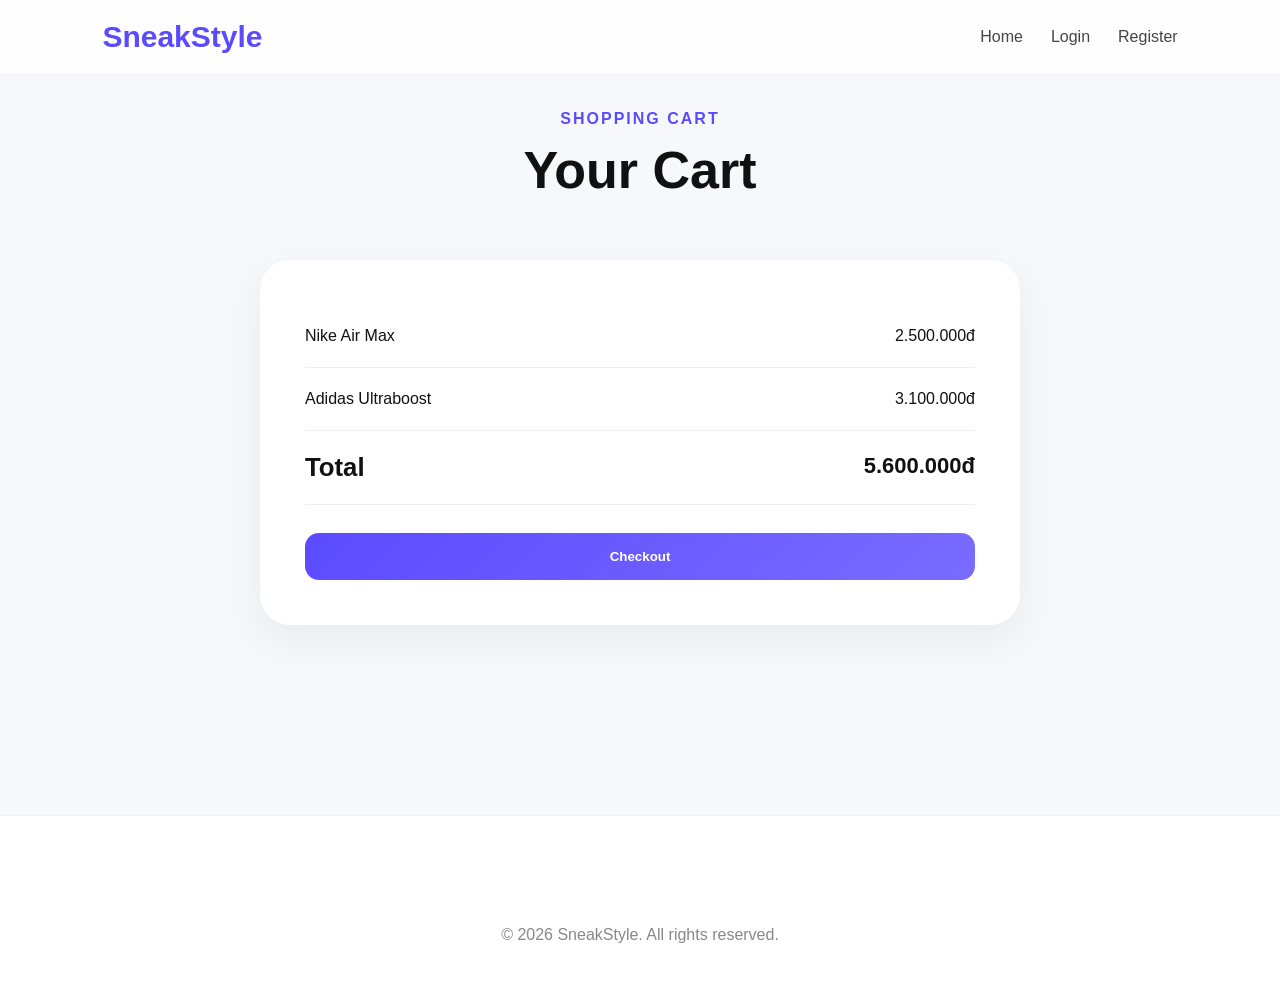
==== cart.html @ 26b24b13 "first commit" ====
<!DOCTYPE html>
<html lang="vi">

<head>
  <meta charset="UTF-8">
  <meta name="viewport" content="width=device-width, initial-scale=1.0">

  <title>Cart</title>

  <link rel="stylesheet" href="style.css">
</head>

<body>

  <header class="header">

    <div class="logo">SneakStyle</div>

    <nav class="navbar">
      <a href="index.html">Home</a>
      <a href="login.html">Login</a>
      <a href="register.html">Register</a>
    </nav>

  </header>

  <section class="cart-section">

    <div class="section-header">

      <span class="section-tag">SHOPPING CART</span>

      <h2>Your Cart</h2>

    </div>

    <div class="cart-box">

      <div class="cart-item">

        <span>Nike Air Max</span>

        <span>2.500.000đ</span>

      </div>

      <div class="cart-item">

        <span>Adidas Ultraboost</span>

        <span>3.100.000đ</span>

      </div>

      <div class="cart-total">

        <h3>Total</h3>

        <span>5.600.000đ</span>

      </div>

      <button class="checkout-btn">
        Checkout
      </button>

    </div>

  </section>

  <footer>

    <div class="footer-bottom">
      © 2026 SneakStyle. All rights reserved.
    </div>

  </footer>

</body>

</html>
---- style.css ----
*{
  margin:0;
  padding:0;
  box-sizing:border-box;
}

html{
  scroll-behavior:smooth;
}

body{
  font-family:'Poppins',sans-serif;
  background:#f6f8fc;
  color:#111;
  overflow-x:hidden;
}

/* HEADER */

.header{
  position:fixed;
  top:0;
  width:100%;
  padding:20px 8%;
  display:flex;
  justify-content:space-between;
  align-items:center;
  background:rgba(255,255,255,0.85);
  backdrop-filter:blur(14px);
  border-bottom:1px solid rgba(0,0,0,0.05);
  z-index:1000;
}

.logo{
  font-size:30px;
  font-weight:700;
  color:#5b4bff;
}

.navbar{
  display:flex;
  gap:28px;
}

.navbar a{
  text-decoration:none;
  color:#444;
  font-weight:500;
  transition:0.3s;
}

.navbar a:hover{
  color:#5b4bff;
}

.search-box{
  padding:12px 18px;
  border:none;
  outline:none;
  border-radius:14px;
  background:#f1f3f9;
}

/* HERO */

.hero{
  min-height:100vh;
  display:flex;
  justify-content:space-between;
  align-items:center;
  padding:140px 8% 80px;
  gap:60px;
  flex-wrap:wrap;
}

.hero-content{
  flex:1;
  min-width:320px;
}

.badge{
  display:inline-block;
  padding:10px 18px;
  background:#ece9ff;
  color:#5b4bff;
  border-radius:999px;
  margin-bottom:24px;
  font-weight:600;
}

.hero-content h1{
  font-size:72px;
  line-height:1.1;
  margin-bottom:24px;
}

.hero-content p{
  font-size:18px;
  color:#666;
  line-height:1.8;
  max-width:580px;
  margin-bottom:35px;
}

.primary-btn{
  display:inline-block;
  padding:15px 30px;
  border-radius:16px;
  background:linear-gradient(135deg,#5b4bff,#7a6cff);
  color:white;
  text-decoration:none;
  font-weight:600;
  box-shadow:0 10px 25px rgba(91,75,255,0.25);
  transition:0.3s;
}

.primary-btn:hover{
  transform:translateY(-5px);
}

.hero-image{
  position:relative;
  flex:1;
  display:flex;
  justify-content:center;
}

.hero-image img{
  width:100%;
  max-width:560px;
  border-radius:36px;
  position:relative;
  z-index:2;
  box-shadow:0 25px 60px rgba(0,0,0,0.15);
}

.glow{
  position:absolute;
  width:380px;
  height:380px;
  background:#7a6cff;
  filter:blur(120px);
  opacity:0.25;
}

/* SECTION */

.brands-section,
.products-section,
.auth-section,
.cart-section{
  padding:110px 8%;
}

.section-header{
  text-align:center;
  margin-bottom:60px;
}

.section-tag{
  color:#5b4bff;
  font-weight:600;
  letter-spacing:2px;
}

.section-header h2{
  font-size:52px;
  margin:12px 0;
}

.section-header p{
  color:#666;
}

/* BRANDS */

.brands-grid{
  display:grid;
  grid-template-columns:repeat(auto-fit,minmax(280px,1fr));
  gap:30px;
}

.brand-card{
  background:white;
  padding:40px;
  border-radius:30px;
  text-align:center;
  transition:0.35s;
  box-shadow:0 15px 40px rgba(0,0,0,0.06);
}

.brand-card:hover{
  transform:translateY(-12px);
}

.brand-card img{
  width:90px;
  height:90px;
  object-fit:contain;
  margin-bottom:22px;
}

.brand-card h3{
  font-size:32px;
  margin-bottom:14px;
}

.brand-card p{
  color:#666;
  line-height:1.7;
}

.nike{
  border-top:6px solid #111;
}

.adidas{
  border-top:6px solid #0066ff;
}

.puma{
  border-top:6px solid #ff6600;
}

/* FILTER */

.filter-bar{
  display:flex;
  justify-content:center;
  gap:16px;
  margin-bottom:45px;
  flex-wrap:wrap;
}

.filter-btn{
  padding:13px 22px;
  border:none;
  border-radius:14px;
  background:white;
  font-weight:600;
  cursor:pointer;
  box-shadow:0 8px 20px rgba(0,0,0,0.05);
}

.filter-btn.active{
  background:#5b4bff;
  color:white;
}

/* PRODUCTS */

.products-grid{
  display:grid;
  grid-template-columns:repeat(auto-fit,minmax(320px,1fr));
  gap:35px;
}

.product-card{
  background:white;
  border-radius:30px;
  overflow:hidden;
  transition:0.35s;
  box-shadow:0 15px 40px rgba(0,0,0,0.06);
}

.product-card:hover{
  transform:translateY(-12px);
}

.product-image{
  overflow:hidden;
}

.product-image img{
  width:100%;
  height:320px;
  object-fit:cover;
  transition:0.4s;
}

.product-card:hover img{
  transform:scale(1.08);
}

.product-info{
  padding:28px;
}

.product-brand{
  display:inline-block;
  margin-bottom:12px;
  font-size:14px;
  font-weight:600;
}

.nike-text{
  color:#111;
}

.adidas-text{
  color:#0066ff;
}

.puma-text{
  color:#ff6600;
}

.product-info h3{
  font-size:28px;
  margin-bottom:12px;
}

.product-desc{
  color:#666;
  line-height:1.7;
  margin-bottom:24px;
}

.product-bottom{
  display:flex;
  justify-content:space-between;
  align-items:center;
}

.price{
  color:#5b4bff;
  font-size:24px;
  font-weight:700;
}

.product-bottom button,
.auth-card button,
.checkout-btn{
  border:none;
  padding:13px 20px;
  border-radius:14px;
  background:linear-gradient(135deg,#5b4bff,#7a6cff);
  color:white;
  font-weight:600;
  cursor:pointer;
  transition:0.3s;
}

.product-bottom button:hover,
.auth-card button:hover,
.checkout-btn:hover{
  transform:translateY(-4px);
}

/* AUTH */

.auth-wrapper{
  min-height:100vh;
  display:flex;
  justify-content:center;
  align-items:center;
  padding-top:120px;
}

.auth-card{
  width:100%;
  max-width:480px;
  background:white;
  padding:45px;
  border-radius:30px;
  box-shadow:0 20px 50px rgba(0,0,0,0.08);
}

.auth-card h2{
  font-size:36px;
  margin-bottom:10px;
}

.auth-card p{
  color:#666;
  margin-bottom:30px;
}

.auth-card input{
  width:100%;
  padding:16px;
  border:none;
  background:#f3f5fb;
  border-radius:16px;
  margin-bottom:18px;
  outline:none;
}

.auth-link{
  margin-top:20px;
  text-align:center;
}

.auth-link a{
  color:#5b4bff;
  text-decoration:none;
}

/* CART */

.cart-box{
  max-width:760px;
  margin:auto;
  background:white;
  padding:45px;
  border-radius:30px;
  box-shadow:0 15px 40px rgba(0,0,0,0.06);
}

.cart-item,
.cart-total{
  display:flex;
  justify-content:space-between;
  padding:22px 0;
  border-bottom:1px solid #eee;
}

.cart-total{
  font-size:22px;
  font-weight:700;
}

.checkout-btn{
  width:100%;
  margin-top:28px;
  padding:16px;
}

/* FOOTER */

footer{
  background:white;
  padding:60px 8%;
  margin-top:80px;
  border-top:1px solid rgba(0,0,0,0.05);
}

.footer-container{
  display:grid;
  grid-template-columns:repeat(auto-fit,minmax(220px,1fr));
  gap:40px;
}

.footer-box h3{
  margin-bottom:18px;
}

.footer-box p,
.footer-box a{
  color:#666;
  line-height:1.8;
  text-decoration:none;
}

.footer-bottom{
  text-align:center;
  margin-top:50px;
  color:#888;
}

/* MOBILE */

@media(max-width:900px){

  .header{
    flex-direction:column;
    gap:20px;
  }

  .navbar{
    flex-wrap:wrap;
    justify-content:center;
  }

  .hero{
    text-align:center;
  }

  .hero-content h1{
    font-size:50px;
  }

  .hero-image img{
    max-width:100%;
  }

  .product-bottom{
    flex-direction:column;
    gap:18px;
    align-items:flex-start;
  }
}
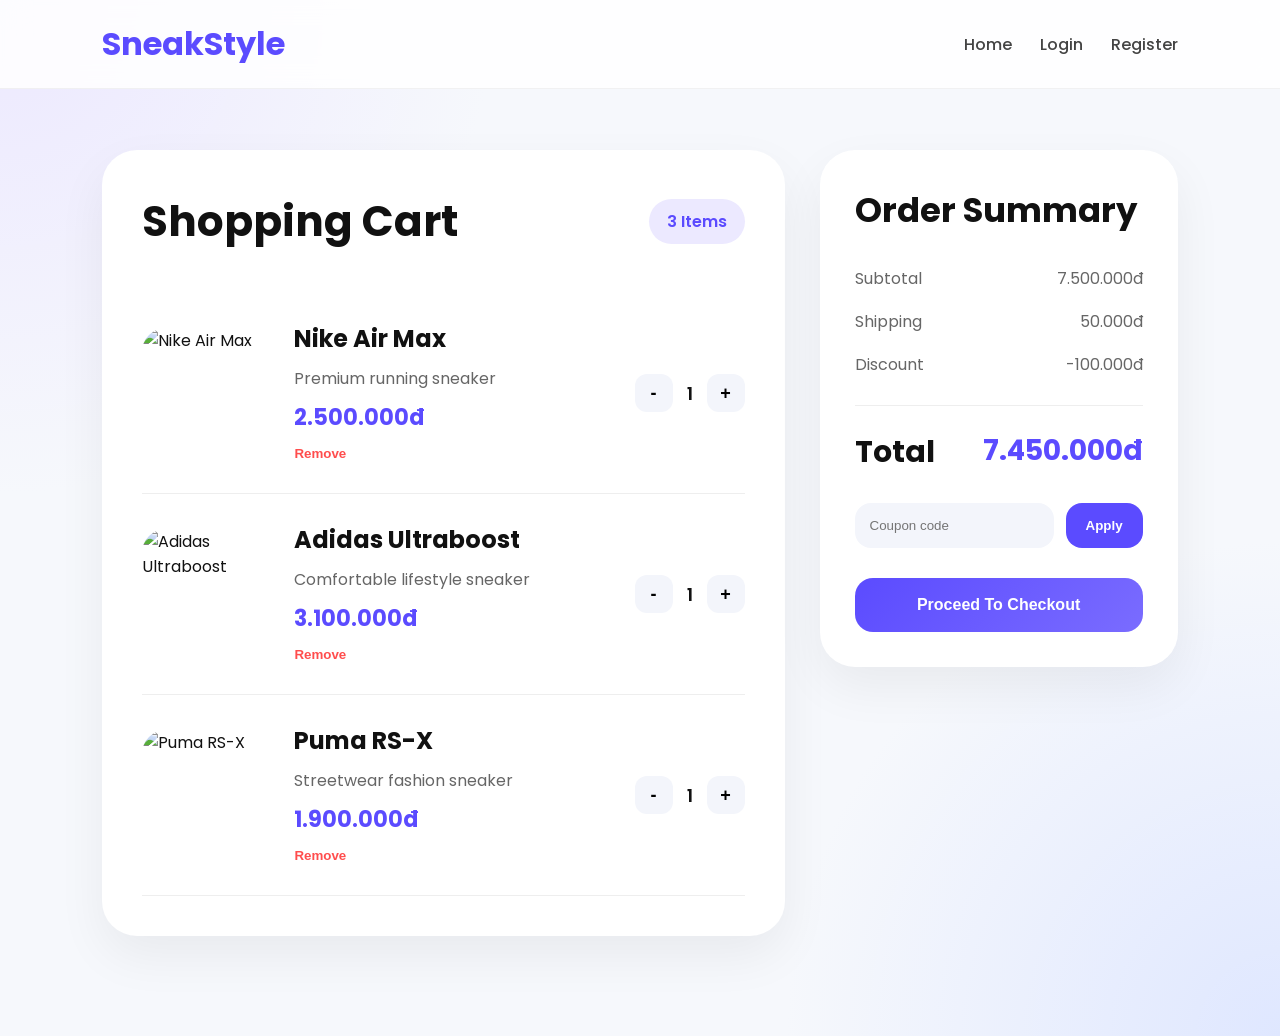
==== commit 5cf6b3f0: "a" ====
--- a/cart.html
+++ b/cart.html
@@ -1,81 +1,316 @@
 <!DOCTYPE html>
-<html lang="vi">
+<html lang="en">
 
 <head>
+
   <meta charset="UTF-8">
   <meta name="viewport" content="width=device-width, initial-scale=1.0">
 
-  <title>Cart</title>
+  <title>Cart | SneakStyle</title>
+
+  <link rel="preconnect" href="https://fonts.googleapis.com">
+  <link rel="preconnect" href="https://fonts.gstatic.com" crossorigin>
+
+  <link
+    href="https://fonts.googleapis.com/css2?family=Poppins:wght@300;400;500;600;700&display=swap"
+    rel="stylesheet">
 
   <link rel="stylesheet" href="style.css">
+
 </head>
 
 <body>
 
+  <!-- HEADER -->
+
   <header class="header">
 
-    <div class="logo">SneakStyle</div>
+    <div class="logo">
+      SneakStyle
+    </div>
 
     <nav class="navbar">
-      <a href="index.html">Home</a>
-      <a href="login.html">Login</a>
-      <a href="register.html">Register</a>
+
+      <a href="index.html">
+        Home
+      </a>
+
+      <a href="login.html">
+        Login
+      </a>
+
+      <a href="register.html">
+        Register
+      </a>
+
     </nav>
 
   </header>
 
-  <section class="cart-section">
-
-    <div class="section-header">
-
-      <span class="section-tag">SHOPPING CART</span>
-
-      <h2>Your Cart</h2>
+  <!-- CART -->
+
+  <section class="cart-page">
+
+    <div class="cart-wrapper">
+
+      <!-- LEFT -->
+
+      <div class="cart-left">
+
+        <div class="cart-header">
+
+          <h1>
+            Shopping Cart
+          </h1>
+
+          <span class="cart-count">
+            3 Items
+          </span>
+
+        </div>
+
+        <!-- ITEM -->
+
+        <div class="cart-item">
+
+          <div class="cart-product">
+
+            <img
+              src="https://images.unsplash.com/photo-1542291026-7eec264c27ff?q=80&w=1200&auto=format&fit=crop"
+              alt="Nike Air Max">
+
+            <div class="cart-info">
+
+              <h3>
+                Nike Air Max
+              </h3>
+
+              <p>
+                Premium running sneaker
+              </p>
+
+              <span class="product-price">
+                2.500.000đ
+              </span>
+
+              <br>
+
+              <button class="remove-btn">
+                Remove
+              </button>
+
+            </div>
+
+          </div>
+
+          <div class="quantity-box">
+
+            <button class="quantity-btn">
+              -
+            </button>
+
+            <span class="quantity-number">
+              1
+            </span>
+
+            <button class="quantity-btn">
+              +
+            </button>
+
+          </div>
+
+        </div>
+
+        <!-- ITEM -->
+
+        <div class="cart-item">
+
+          <div class="cart-product">
+
+            <img
+              src="https://images.unsplash.com/photo-1600185365483-26d7a4cc7519?q=80&w=1200&auto=format&fit=crop"
+              alt="Adidas Ultraboost">
+
+            <div class="cart-info">
+
+              <h3>
+                Adidas Ultraboost
+              </h3>
+
+              <p>
+                Comfortable lifestyle sneaker
+              </p>
+
+              <span class="product-price">
+                3.100.000đ
+              </span>
+
+              <br>
+
+              <button class="remove-btn">
+                Remove
+              </button>
+
+            </div>
+
+          </div>
+
+          <div class="quantity-box">
+
+            <button class="quantity-btn">
+              -
+            </button>
+
+            <span class="quantity-number">
+              1
+            </span>
+
+            <button class="quantity-btn">
+              +
+            </button>
+
+          </div>
+
+        </div>
+
+        <!-- ITEM -->
+
+        <div class="cart-item">
+
+          <div class="cart-product">
+
+            <img
+              src="https://images.unsplash.com/photo-1608231387042-66d1773070a5?q=80&w=1200&auto=format&fit=crop"
+              alt="Puma RS-X">
+
+            <div class="cart-info">
+
+              <h3>
+                Puma RS-X
+              </h3>
+
+              <p>
+                Streetwear fashion sneaker
+              </p>
+
+              <span class="product-price">
+                1.900.000đ
+              </span>
+
+              <br>
+
+              <button class="remove-btn">
+                Remove
+              </button>
+
+            </div>
+
+          </div>
+
+          <div class="quantity-box">
+
+            <button class="quantity-btn">
+              -
+            </button>
+
+            <span class="quantity-number">
+              1
+            </span>
+
+            <button class="quantity-btn">
+              +
+            </button>
+
+          </div>
+
+        </div>
+
+      </div>
+
+      <!-- RIGHT -->
+
+      <div class="cart-right">
+
+        <h2 class="summary-title">
+          Order Summary
+        </h2>
+
+        <div class="summary-item">
+
+          <span>
+            Subtotal
+          </span>
+
+          <span>
+            7.500.000đ
+          </span>
+
+        </div>
+
+        <div class="summary-item">
+
+          <span>
+            Shipping
+          </span>
+
+          <span>
+            50.000đ
+          </span>
+
+        </div>
+
+        <div class="summary-item">
+
+          <span>
+            Discount
+          </span>
+
+          <span>
+            -100.000đ
+          </span>
+
+        </div>
+
+        <div class="summary-total">
+
+          <h2>
+            Total
+          </h2>
+
+          <span>
+            7.450.000đ
+          </span>
+
+        </div>
+
+        <!-- COUPON -->
+
+        <div class="coupon-box">
+
+          <input
+            type="text"
+            placeholder="Coupon code">
+
+          <button>
+            Apply
+          </button>
+
+        </div>
+
+        <!-- CHECKOUT -->
+
+        <button class="checkout-btn">
+
+          Proceed To Checkout
+
+        </button>
+
+      </div>
 
     </div>
 
-    <div class="cart-box">
-
-      <div class="cart-item">
-
-        <span>Nike Air Max</span>
-
-        <span>2.500.000đ</span>
-
-      </div>
-
-      <div class="cart-item">
-
-        <span>Adidas Ultraboost</span>
-
-        <span>3.100.000đ</span>
-
-      </div>
-
-      <div class="cart-total">
-
-        <h3>Total</h3>
-
-        <span>5.600.000đ</span>
-
-      </div>
-
-      <button class="checkout-btn">
-        Checkout
-      </button>
-
-    </div>
-
   </section>
 
-  <footer>
-
-    <div class="footer-bottom">
-      © 2026 SneakStyle. All rights reserved.
-    </div>
-
-  </footer>
-
 </body>
 
 </html>
--- a/style.css
+++ b/style.css
@@ -1,492 +1,978 @@
-*{
-  margin:0;
-  padding:0;
-  box-sizing:border-box;
-}
-
-html{
-  scroll-behavior:smooth;
-}
-
-body{
-  font-family:'Poppins',sans-serif;
-  background:#f6f8fc;
-  color:#111;
-  overflow-x:hidden;
+* {
+    margin: 0;
+    padding: 0;
+    box-sizing: border-box;
+}
+
+html {
+    scroll-behavior: smooth;
+}
+
+body {
+    font-family: 'Poppins', sans-serif;
+
+    background:
+        radial-gradient(circle at top left, #ece8ff, transparent 30%),
+        radial-gradient(circle at bottom right, #dfe7ff, transparent 30%),
+        #f6f8fc;
+
+    color: #111;
+    overflow-x: hidden;
 }
 
 /* HEADER */
 
-.header{
-  position:fixed;
-  top:0;
-  width:100%;
-  padding:20px 8%;
-  display:flex;
-  justify-content:space-between;
-  align-items:center;
-  background:rgba(255,255,255,0.85);
-  backdrop-filter:blur(14px);
-  border-bottom:1px solid rgba(0,0,0,0.05);
-  z-index:1000;
-}
-
-.logo{
-  font-size:30px;
-  font-weight:700;
-  color:#5b4bff;
-}
-
-.navbar{
-  display:flex;
-  gap:28px;
-}
-
-.navbar a{
-  text-decoration:none;
-  color:#444;
-  font-weight:500;
-  transition:0.3s;
-}
-
-.navbar a:hover{
-  color:#5b4bff;
-}
-
-.search-box{
-  padding:12px 18px;
-  border:none;
-  outline:none;
-  border-radius:14px;
-  background:#f1f3f9;
+.header {
+    position: fixed;
+    top: 0;
+    left: 0;
+    width: 100%;
+    padding: 20px 8%;
+    display: flex;
+    justify-content: space-between;
+    align-items: center;
+    background: rgba(255, 255, 255, 0.85);
+    backdrop-filter: blur(14px);
+    border-bottom: 1px solid rgba(0, 0, 0, 0.05);
+    z-index: 1000;
+}
+
+.logo {
+    font-size: 32px;
+    font-weight: 700;
+    color: #5b4bff;
+}
+
+.navbar {
+    display: flex;
+    gap: 28px;
+}
+
+.navbar a {
+    text-decoration: none;
+    color: #444;
+    font-weight: 500;
+    transition: 0.3s;
+    position: relative;
+}
+
+.navbar a::after {
+    content: '';
+    position: absolute;
+    left: 0;
+    bottom: -6px;
+    width: 0%;
+    height: 2px;
+    background: #5b4bff;
+    transition: 0.3s;
+}
+
+.navbar a:hover::after {
+    width: 100%;
+}
+
+.navbar a:hover {
+    color: #5b4bff;
+}
+
+.search-box {
+    padding: 12px 18px;
+    border: none;
+    outline: none;
+    border-radius: 14px;
+    background: #f1f3f9;
+    min-width: 220px;
 }
 
 /* HERO */
 
-.hero{
-  min-height:100vh;
-  display:flex;
-  justify-content:space-between;
-  align-items:center;
-  padding:140px 8% 80px;
-  gap:60px;
-  flex-wrap:wrap;
-}
-
-.hero-content{
-  flex:1;
-  min-width:320px;
-}
-
-.badge{
-  display:inline-block;
-  padding:10px 18px;
-  background:#ece9ff;
-  color:#5b4bff;
-  border-radius:999px;
-  margin-bottom:24px;
-  font-weight:600;
-}
-
-.hero-content h1{
-  font-size:72px;
-  line-height:1.1;
-  margin-bottom:24px;
-}
-
-.hero-content p{
-  font-size:18px;
-  color:#666;
-  line-height:1.8;
-  max-width:580px;
-  margin-bottom:35px;
-}
-
-.primary-btn{
-  display:inline-block;
-  padding:15px 30px;
-  border-radius:16px;
-  background:linear-gradient(135deg,#5b4bff,#7a6cff);
-  color:white;
-  text-decoration:none;
-  font-weight:600;
-  box-shadow:0 10px 25px rgba(91,75,255,0.25);
-  transition:0.3s;
-}
-
-.primary-btn:hover{
-  transform:translateY(-5px);
-}
-
-.hero-image{
-  position:relative;
-  flex:1;
-  display:flex;
-  justify-content:center;
-}
-
-.hero-image img{
-  width:100%;
-  max-width:560px;
-  border-radius:36px;
-  position:relative;
-  z-index:2;
-  box-shadow:0 25px 60px rgba(0,0,0,0.15);
-}
-
-.glow{
-  position:absolute;
-  width:380px;
-  height:380px;
-  background:#7a6cff;
-  filter:blur(120px);
-  opacity:0.25;
+.hero {
+    min-height: 100vh;
+    display: flex;
+    justify-content: space-between;
+    align-items: center;
+    padding: 150px 8% 80px;
+    gap: 60px;
+    flex-wrap: wrap;
+}
+
+.hero-content {
+    flex: 1;
+    min-width: 320px;
+}
+
+.badge {
+    display: inline-block;
+    padding: 10px 18px;
+    border-radius: 999px;
+    background: #ece9ff;
+    color: #5b4bff;
+    font-weight: 600;
+    margin-bottom: 25px;
+}
+
+.hero-content h1 {
+    font-size: 76px;
+    line-height: 1.1;
+    margin-bottom: 24px;
+}
+
+.hero-content p {
+    color: #666;
+    line-height: 1.8;
+    font-size: 18px;
+    max-width: 600px;
+    margin-bottom: 35px;
+}
+
+.primary-btn {
+    display: inline-block;
+    padding: 16px 34px;
+    border-radius: 18px;
+    text-decoration: none;
+    color: white;
+    font-weight: 600;
+    background: linear-gradient(135deg, #5b4bff, #7b6dff);
+    box-shadow: 0 10px 25px rgba(91, 75, 255, 0.3);
+    transition: 0.35s;
+}
+
+.primary-btn:hover {
+    transform: translateY(-6px);
+}
+
+.hero-image {
+    position: relative;
+    flex: 1;
+    display: flex;
+    justify-content: center;
+}
+
+.hero-image img {
+    width: 100%;
+    max-width: 560px;
+    border-radius: 40px;
+    box-shadow: 0 30px 60px rgba(0, 0, 0, 0.18);
+    position: relative;
+    z-index: 2;
+}
+
+.glow {
+    position: absolute;
+    width: 380px;
+    height: 380px;
+    background: #6c5cff;
+    border-radius: 50%;
+    filter: blur(120px);
+    opacity: 0.25;
 }
 
 /* SECTION */
 
 .brands-section,
 .products-section,
-.auth-section,
-.cart-section{
-  padding:110px 8%;
-}
-
-.section-header{
-  text-align:center;
-  margin-bottom:60px;
-}
-
-.section-tag{
-  color:#5b4bff;
-  font-weight:600;
-  letter-spacing:2px;
-}
-
-.section-header h2{
-  font-size:52px;
-  margin:12px 0;
-}
-
-.section-header p{
-  color:#666;
+.faq-section {
+    padding: 110px 8%;
+}
+
+.section-header {
+    text-align: center;
+    margin-bottom: 65px;
+}
+
+.section-tag {
+    color: #5b4bff;
+    letter-spacing: 2px;
+    font-weight: 600;
+}
+
+.section-header h2 {
+    font-size: 54px;
+    margin: 12px 0;
+}
+
+.section-header p {
+    color: #666;
 }
 
 /* BRANDS */
 
-.brands-grid{
-  display:grid;
-  grid-template-columns:repeat(auto-fit,minmax(280px,1fr));
-  gap:30px;
-}
-
-.brand-card{
-  background:white;
-  padding:40px;
-  border-radius:30px;
-  text-align:center;
-  transition:0.35s;
-  box-shadow:0 15px 40px rgba(0,0,0,0.06);
-}
-
-.brand-card:hover{
-  transform:translateY(-12px);
-}
-
-.brand-card img{
-  width:90px;
-  height:90px;
-  object-fit:contain;
-  margin-bottom:22px;
-}
-
-.brand-card h3{
-  font-size:32px;
-  margin-bottom:14px;
-}
-
-.brand-card p{
-  color:#666;
-  line-height:1.7;
-}
-
-.nike{
-  border-top:6px solid #111;
-}
-
-.adidas{
-  border-top:6px solid #0066ff;
-}
-
-.puma{
-  border-top:6px solid #ff6600;
+.brands-grid {
+    display: grid;
+    grid-template-columns: repeat(auto-fit, minmax(280px, 1fr));
+    gap: 30px;
+}
+
+.brand-card {
+    background: white;
+    border-radius: 30px;
+    overflow: hidden;
+    transition: 0.35s;
+    box-shadow: 0 15px 40px rgba(0, 0, 0, 0.06);
+}
+
+.brand-card:hover {
+    transform: translateY(-12px);
+    box-shadow: 0 25px 60px rgba(91, 75, 255, 0.14);
+}
+
+.brand-top {
+    height: 190px;
+    display: flex;
+    justify-content: center;
+    align-items: center;
+}
+
+.brand-top img {
+    width: 120px;
+    height: 120px;
+    object-fit: contain;
+}
+
+.brand-content {
+    padding: 35px;
+}
+
+.brand-content h3 {
+    font-size: 32px;
+    margin-bottom: 14px;
+}
+
+.brand-content p {
+    color: #666;
+    line-height: 1.8;
+}
+
+.nike-bg {
+    background: linear-gradient(135deg, #111, #2d2d2d);
+}
+
+.adidas-bg {
+    background: linear-gradient(135deg, #0057ff, #4b8dff);
+}
+
+.puma-bg {
+    background: linear-gradient(135deg, #ff5c00, #ff934d);
 }
 
 /* FILTER */
 
-.filter-bar{
-  display:flex;
-  justify-content:center;
-  gap:16px;
-  margin-bottom:45px;
-  flex-wrap:wrap;
-}
-
-.filter-btn{
-  padding:13px 22px;
-  border:none;
-  border-radius:14px;
-  background:white;
-  font-weight:600;
-  cursor:pointer;
-  box-shadow:0 8px 20px rgba(0,0,0,0.05);
-}
-
-.filter-btn.active{
-  background:#5b4bff;
-  color:white;
+.filter-bar {
+    display: flex;
+    justify-content: center;
+    gap: 16px;
+    margin-bottom: 45px;
+    flex-wrap: wrap;
+}
+
+.filter-btn {
+    padding: 13px 24px;
+    border: none;
+    border-radius: 14px;
+    background: white;
+    font-weight: 600;
+    cursor: pointer;
+    transition: 0.3s;
+    box-shadow: 0 10px 20px rgba(0, 0, 0, 0.05);
+}
+
+.filter-btn.active {
+    background: #5b4bff;
+    color: white;
+}
+
+.filter-btn:hover {
+    transform: translateY(-3px);
 }
 
 /* PRODUCTS */
 
-.products-grid{
-  display:grid;
-  grid-template-columns:repeat(auto-fit,minmax(320px,1fr));
-  gap:35px;
-}
-
-.product-card{
-  background:white;
-  border-radius:30px;
-  overflow:hidden;
-  transition:0.35s;
-  box-shadow:0 15px 40px rgba(0,0,0,0.06);
-}
-
-.product-card:hover{
-  transform:translateY(-12px);
-}
-
-.product-image{
-  overflow:hidden;
-}
-
-.product-image img{
-  width:100%;
-  height:320px;
-  object-fit:cover;
-  transition:0.4s;
-}
-
-.product-card:hover img{
-  transform:scale(1.08);
-}
-
-.product-info{
-  padding:28px;
-}
-
-.product-brand{
-  display:inline-block;
-  margin-bottom:12px;
-  font-size:14px;
-  font-weight:600;
-}
-
-.nike-text{
-  color:#111;
-}
-
-.adidas-text{
-  color:#0066ff;
-}
-
-.puma-text{
-  color:#ff6600;
-}
-
-.product-info h3{
-  font-size:28px;
-  margin-bottom:12px;
-}
-
-.product-desc{
-  color:#666;
-  line-height:1.7;
-  margin-bottom:24px;
-}
-
-.product-bottom{
-  display:flex;
-  justify-content:space-between;
-  align-items:center;
-}
-
-.price{
-  color:#5b4bff;
-  font-size:24px;
-  font-weight:700;
-}
-
-.product-bottom button,
-.auth-card button,
-.checkout-btn{
-  border:none;
-  padding:13px 20px;
-  border-radius:14px;
-  background:linear-gradient(135deg,#5b4bff,#7a6cff);
-  color:white;
-  font-weight:600;
-  cursor:pointer;
-  transition:0.3s;
-}
-
-.product-bottom button:hover,
-.auth-card button:hover,
-.checkout-btn:hover{
-  transform:translateY(-4px);
-}
-
-/* AUTH */
-
-.auth-wrapper{
-  min-height:100vh;
-  display:flex;
-  justify-content:center;
-  align-items:center;
-  padding-top:120px;
-}
-
-.auth-card{
-  width:100%;
-  max-width:480px;
-  background:white;
-  padding:45px;
-  border-radius:30px;
-  box-shadow:0 20px 50px rgba(0,0,0,0.08);
-}
-
-.auth-card h2{
-  font-size:36px;
-  margin-bottom:10px;
-}
-
-.auth-card p{
-  color:#666;
-  margin-bottom:30px;
-}
-
-.auth-card input{
-  width:100%;
-  padding:16px;
-  border:none;
-  background:#f3f5fb;
-  border-radius:16px;
-  margin-bottom:18px;
-  outline:none;
-}
-
-.auth-link{
-  margin-top:20px;
-  text-align:center;
-}
-
-.auth-link a{
-  color:#5b4bff;
-  text-decoration:none;
-}
-
-/* CART */
-
-.cart-box{
-  max-width:760px;
-  margin:auto;
-  background:white;
-  padding:45px;
-  border-radius:30px;
-  box-shadow:0 15px 40px rgba(0,0,0,0.06);
-}
-
-.cart-item,
-.cart-total{
-  display:flex;
-  justify-content:space-between;
-  padding:22px 0;
-  border-bottom:1px solid #eee;
-}
-
-.cart-total{
-  font-size:22px;
-  font-weight:700;
-}
-
-.checkout-btn{
-  width:100%;
-  margin-top:28px;
-  padding:16px;
+.products-grid {
+    display: grid;
+    grid-template-columns: repeat(auto-fit, minmax(320px, 1fr));
+    gap: 35px;
+}
+
+.product-card {
+    background: white;
+    border-radius: 30px;
+    overflow: hidden;
+    transition: 0.35s;
+    box-shadow: 0 15px 40px rgba(0, 0, 0, 0.06);
+}
+
+.product-card:hover {
+    transform: translateY(-12px);
+    box-shadow: 0 25px 60px rgba(91, 75, 255, 0.14);
+}
+
+.product-image {
+    overflow: hidden;
+}
+
+.product-image img {
+    width: 100%;
+    height: 320px;
+    object-fit: cover;
+    transition: 0.45s;
+}
+
+.product-card:hover img {
+    transform: scale(1.08);
+}
+
+.product-info {
+    padding: 28px;
+}
+
+.product-brand {
+    display: inline-block;
+    margin-bottom: 12px;
+    font-size: 14px;
+    font-weight: 600;
+}
+
+.nike-text {
+    color: #111;
+}
+
+.adidas-text {
+    color: #0057ff;
+}
+
+.puma-text {
+    color: #ff5c00;
+}
+
+.product-info h3 {
+    font-size: 28px;
+    margin-bottom: 14px;
+}
+
+.product-desc {
+    color: #666;
+    line-height: 1.8;
+    margin-bottom: 24px;
+}
+
+.product-bottom {
+    display: flex;
+    justify-content: space-between;
+    align-items: center;
+}
+
+.price {
+    font-size: 24px;
+    font-weight: 700;
+    color: #5b4bff;
+}
+
+.product-bottom button {
+    border: none;
+    padding: 13px 22px;
+    border-radius: 14px;
+    background: linear-gradient(135deg, #5b4bff, #7b6dff);
+    color: white;
+    font-weight: 600;
+    cursor: pointer;
+    transition: 0.3s;
+}
+
+.product-bottom button:hover {
+    transform: translateY(-4px);
+}
+
+/* FAQ */
+
+.faq-container {
+    max-width: 950px;
+    margin: auto;
+}
+
+.faq-item {
+    background: white;
+    padding: 35px;
+    border-radius: 26px;
+    margin-bottom: 24px;
+    transition: 0.35s;
+    box-shadow: 0 10px 30px rgba(0, 0, 0, 0.05);
+}
+
+.faq-item:hover {
+    transform: translateY(-6px);
+    box-shadow: 0 20px 45px rgba(91, 75, 255, 0.12);
+}
+
+.faq-item h3 {
+    font-size: 24px;
+    margin-bottom: 14px;
+}
+
+.faq-item p {
+    color: #666;
+    line-height: 1.8;
 }
 
 /* FOOTER */
 
-footer{
-  background:white;
-  padding:60px 8%;
-  margin-top:80px;
-  border-top:1px solid rgba(0,0,0,0.05);
-}
-
-.footer-container{
-  display:grid;
-  grid-template-columns:repeat(auto-fit,minmax(220px,1fr));
-  gap:40px;
-}
-
-.footer-box h3{
-  margin-bottom:18px;
+footer {
+    background: white;
+    padding: 70px 8%;
+    margin-top: 80px;
+    border-top: 1px solid rgba(0, 0, 0, 0.05);
+}
+
+.footer-container {
+    display: grid;
+    grid-template-columns: repeat(auto-fit, minmax(220px, 1fr));
+    gap: 40px;
+}
+
+.footer-box h3 {
+    margin-bottom: 20px;
+    font-size: 24px;
 }
 
 .footer-box p,
-.footer-box a{
-  color:#666;
-  line-height:1.8;
-  text-decoration:none;
-}
-
-.footer-bottom{
-  text-align:center;
-  margin-top:50px;
-  color:#888;
+.footer-box a {
+    color: #666;
+    text-decoration: none;
+    line-height: 2;
+}
+
+.footer-box a:hover {
+    color: #5b4bff;
+}
+
+.footer-bottom {
+    text-align: center;
+    margin-top: 55px;
+    color: #888;
+}
+
+/* SCROLLBAR */
+
+::-webkit-scrollbar {
+    width: 10px;
+}
+
+::-webkit-scrollbar-thumb {
+    background: #5b4bff;
+    border-radius: 20px;
+}
+
+::-webkit-scrollbar-track {
+    background: #ececff;
 }
 
 /* MOBILE */
 
-@media(max-width:900px){
-
-  .header{
-    flex-direction:column;
-    gap:20px;
-  }
-
-  .navbar{
-    flex-wrap:wrap;
-    justify-content:center;
-  }
-
-  .hero{
-    text-align:center;
-  }
-
-  .hero-content h1{
-    font-size:50px;
-  }
-
-  .hero-image img{
-    max-width:100%;
-  }
-
-  .product-bottom{
-    flex-direction:column;
-    gap:18px;
-    align-items:flex-start;
-  }
-}
+@media(max-width:950px) {
+
+    .header {
+        flex-direction: column;
+        gap: 20px;
+    }
+
+    .navbar {
+        flex-wrap: wrap;
+        justify-content: center;
+    }
+
+    .hero {
+        text-align: center;
+    }
+
+    .hero-content h1 {
+        font-size: 52px;
+    }
+
+    .hero-image img {
+        max-width: 100%;
+    }
+
+    .search-box {
+        width: 100%;
+    }
+
+    .product-bottom {
+        flex-direction: column;
+        align-items: flex-start;
+        gap: 18px;
+    }
+
+    .section-header h2 {
+        font-size: 40px;
+    }
+
+}
+
+/* AUTH PAGE */
+
+/* =========================
+   AUTH PREMIUM UI
+========================= */
+
+.auth-page {
+    min-height: 100vh;
+    display: grid;
+    grid-template-columns: 1fr 1fr;
+    background: #f6f8fc;
+}
+
+.auth-left {
+    position: relative;
+    overflow: hidden;
+}
+
+.auth-left img {
+    width: 100%;
+    height: 100%;
+    object-fit: cover;
+}
+
+.auth-overlay {
+    position: absolute;
+    inset: 0;
+    background: linear-gradient(135deg,
+            rgba(91, 75, 255, 0.78),
+            rgba(25, 25, 25, 0.55));
+    z-index: 1;
+}
+
+.auth-left-content {
+    position: absolute;
+    left: 60px;
+    bottom: 70px;
+    z-index: 2;
+    color: white;
+    max-width: 500px;
+}
+
+.auth-tag {
+    display: inline-block;
+    padding: 10px 18px;
+    border-radius: 999px;
+    background: rgba(255, 255, 255, 0.18);
+    backdrop-filter: blur(10px);
+    margin-bottom: 25px;
+    font-weight: 600;
+}
+
+.auth-left-content h1 {
+    font-size: 72px;
+    line-height: 1.1;
+    margin-bottom: 22px;
+}
+
+.auth-left-content p {
+    font-size: 18px;
+    line-height: 1.8;
+    opacity: 0.92;
+}
+
+.auth-right {
+    display: flex;
+    justify-content: center;
+    align-items: center;
+    padding: 120px 8%;
+}
+
+.auth-box {
+    width: 100%;
+    max-width: 460px;
+}
+
+.auth-box h2 {
+    font-size: 52px;
+    margin-bottom: 12px;
+}
+
+.auth-box p {
+    color: #666;
+    margin-bottom: 38px;
+}
+
+.auth-form {
+    display: flex;
+    flex-direction: column;
+    gap: 22px;
+}
+
+.input-box {
+    display: flex;
+    flex-direction: column;
+    gap: 10px;
+}
+
+.input-box label {
+    font-weight: 600;
+    color: #333;
+}
+
+.input-box input {
+    padding: 18px;
+    border: none;
+    border-radius: 18px;
+    background: white;
+    box-shadow: 0 10px 25px rgba(0, 0, 0, 0.05);
+    outline: none;
+    transition: 0.35s;
+    font-size: 15px;
+}
+
+.input-box input:focus {
+    transform: translateY(-2px);
+    box-shadow: 0 15px 35px rgba(91, 75, 255, 0.15);
+}
+
+.auth-btn {
+    border: none;
+    padding: 18px;
+    border-radius: 18px;
+    background: linear-gradient(135deg,
+            #5b4bff,
+            #7a6cff);
+    color: white;
+    font-size: 16px;
+    font-weight: 600;
+    cursor: pointer;
+    transition: 0.35s;
+    margin-top: 10px;
+}
+
+.auth-btn:hover {
+    transform: translateY(-5px);
+    box-shadow: 0 20px 40px rgba(91, 75, 255, 0.25);
+}
+
+.auth-bottom {
+    margin-top: 30px;
+    color: #666;
+    text-align: center;
+}
+
+.auth-bottom a {
+    color: #5b4bff;
+    text-decoration: none;
+    font-weight: 600;
+}
+
+/* REGISTER CUSTOM */
+
+.register-left .auth-overlay {
+    background: linear-gradient(135deg,
+            rgba(0, 87, 255, 0.72),
+            rgba(25, 25, 25, 0.55));
+}
+
+/* MOBILE */
+
+@media(max-width:950px) {
+
+    .auth-page {
+        grid-template-columns: 1fr;
+    }
+
+    .auth-left {
+        height: 340px;
+    }
+
+    .auth-left-content {
+        left: 35px;
+        bottom: 40px;
+    }
+
+    .auth-left-content h1 {
+        font-size: 48px;
+    }
+
+    .auth-right {
+        padding: 70px 8%;
+    }
+
+    .auth-box h2 {
+        font-size: 42px;
+    }
+
+}
+
+/* =========================
+   PREMIUM CART UI
+========================= */
+
+.cart-page {
+    min-height: 100vh;
+    padding: 150px 8% 100px;
+}
+
+.cart-wrapper {
+    display: grid;
+    grid-template-columns: 2fr 1fr;
+    gap: 35px;
+    align-items: start;
+}
+
+/* LEFT */
+
+.cart-left {
+    background: white;
+    border-radius: 35px;
+    padding: 40px;
+    box-shadow: 0 20px 50px rgba(0, 0, 0, 0.06);
+}
+
+.cart-header {
+    display: flex;
+    justify-content: space-between;
+    align-items: center;
+    margin-bottom: 40px;
+}
+
+.cart-header h1 {
+    font-size: 42px;
+}
+
+.cart-count {
+    padding: 10px 18px;
+    border-radius: 999px;
+    background: #ece9ff;
+    color: #5b4bff;
+    font-weight: 600;
+}
+
+/* ITEM */
+
+.cart-item {
+    display: flex;
+    justify-content: space-between;
+    align-items: center;
+    gap: 25px;
+    padding: 28px 0;
+    border-bottom: 1px solid #eee;
+}
+
+.cart-product {
+    display: flex;
+    align-items: center;
+    gap: 22px;
+}
+
+.cart-product img {
+    width: 130px;
+    height: 130px;
+    border-radius: 24px;
+    object-fit: cover;
+}
+
+.cart-info h3 {
+    font-size: 24px;
+    margin-bottom: 10px;
+}
+
+.cart-info p {
+    color: #666;
+    margin-bottom: 10px;
+}
+
+.product-price {
+    color: #5b4bff;
+    font-size: 22px;
+    font-weight: 700;
+}
+
+/* QUANTITY */
+
+.quantity-box {
+    display: flex;
+    align-items: center;
+    gap: 14px;
+}
+
+.quantity-btn {
+    width: 38px;
+    height: 38px;
+    border: none;
+    border-radius: 12px;
+    background: #f3f5fb;
+    cursor: pointer;
+    font-size: 18px;
+    font-weight: 700;
+    transition: 0.3s;
+}
+
+.quantity-btn:hover {
+    background: #5b4bff;
+    color: white;
+}
+
+.quantity-number {
+    font-size: 18px;
+    font-weight: 600;
+}
+
+.remove-btn {
+    border: none;
+    background: none;
+    color: #ff4d4d;
+    font-weight: 600;
+    cursor: pointer;
+    margin-top: 12px;
+}
+
+/* RIGHT */
+
+.cart-right {
+    background: white;
+    border-radius: 35px;
+    padding: 35px;
+    position: sticky;
+    top: 130px;
+    box-shadow: 0 20px 50px rgba(0, 0, 0, 0.06);
+}
+
+.summary-title {
+    font-size: 34px;
+    margin-bottom: 30px;
+}
+
+.summary-item {
+    display: flex;
+    justify-content: space-between;
+    margin-bottom: 18px;
+    color: #666;
+    font-size: 16px;
+}
+
+.summary-total {
+    display: flex;
+    justify-content: space-between;
+    margin-top: 28px;
+    padding-top: 24px;
+    border-top: 1px solid #eee;
+}
+
+.summary-total h2 {
+    font-size: 30px;
+}
+
+.summary-total span {
+    font-size: 28px;
+    font-weight: 700;
+    color: #5b4bff;
+}
+
+/* COUPON */
+
+.coupon-box {
+    margin-top: 28px;
+    display: flex;
+    gap: 12px;
+}
+
+.coupon-box input {
+    flex: 1;
+    padding: 15px;
+    border: none;
+    border-radius: 16px;
+    background: #f3f5fb;
+    outline: none;
+}
+
+.coupon-box button {
+    border: none;
+    padding: 15px 20px;
+    border-radius: 16px;
+    background: #5b4bff;
+    color: white;
+    cursor: pointer;
+    font-weight: 600;
+}
+
+/* CHECKOUT */
+
+.checkout-btn {
+    width: 100%;
+    margin-top: 30px;
+    border: none;
+    padding: 18px;
+    border-radius: 18px;
+    background: linear-gradient(135deg,
+            #5b4bff,
+            #7a6cff);
+    color: white;
+    font-size: 16px;
+    font-weight: 600;
+    cursor: pointer;
+    transition: 0.35s;
+}
+
+.checkout-btn:hover {
+    transform: translateY(-5px);
+    box-shadow: 0 20px 40px rgba(91, 75, 255, 0.22);
+}
+
+/* EMPTY */
+
+.empty-cart {
+    text-align: center;
+    padding: 80px 20px;
+}
+
+.empty-cart img {
+    width: 180px;
+    margin-bottom: 25px;
+}
+
+.empty-cart h2 {
+    font-size: 38px;
+    margin-bottom: 15px;
+}
+
+.empty-cart p {
+    color: #666;
+    margin-bottom: 28px;
+}
+
+/* MOBILE */
+
+@media(max-width:1000px) {
+
+    .cart-wrapper {
+        grid-template-columns: 1fr;
+    }
+
+    .cart-right {
+        position: relative;
+        top: 0;
+    }
+
+}
+
+@media(max-width:700px) {
+
+    .cart-item {
+        flex-direction: column;
+        align-items: flex-start;
+    }
+
+    .cart-product {
+        flex-direction: column;
+        align-items: flex-start;
+    }
+
+    .cart-header {
+        flex-direction: column;
+        align-items: flex-start;
+        gap: 16px;
+    }
+
+    .cart-header h1 {
+        font-size: 34px;
+    }
+
+    .summary-title {
+        font-size: 28px;
+    }
+
+}
